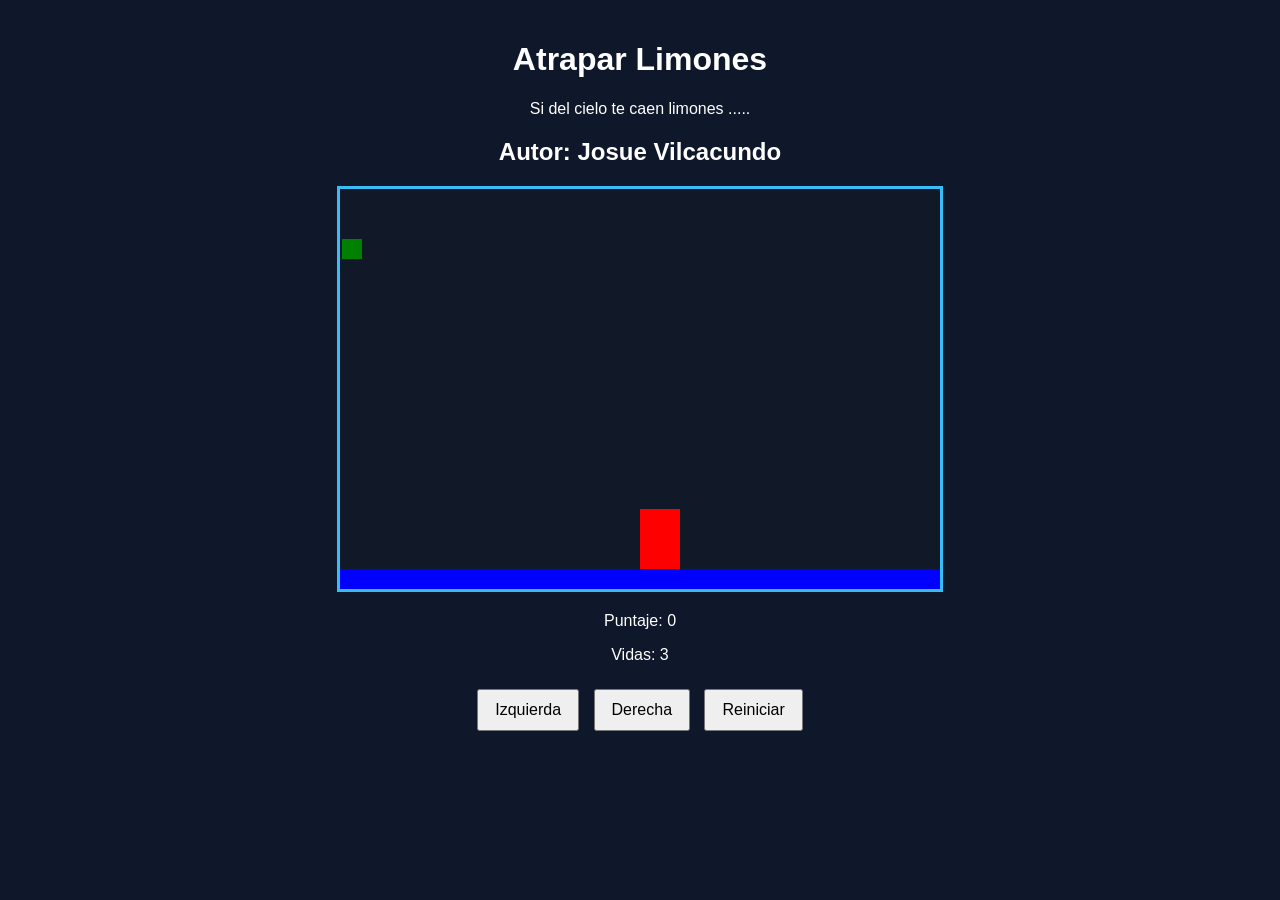
==== index.html @ e0e42844 "Renombrando HTML Principal" ====
<!DOCTYPE html>
<html>
<head>
  <title>Caza Estrellas</title>
  <link href="limones.css" rel="stylesheet"/>
  <script src="utils.js"></script>
</head>
<body onload="iniciar()">
  <div class="contenedor">
    <h1>Atrapar Limones</h1>
    <p>Si del cielo te caen limones ..... </p>
    <h2>Autor: Josue Vilcacundo</h2>
    <canvas id="areaJuego" width="600" height="400"></canvas>
    <div class="panel">
      <p>Puntaje: <span id="txtPuntaje">0</span></p>
      <p>Vidas: <span id="txtVidas">3</span></p>
    </div>
    <div class="botones">
      <button onclick="moverIzquierda()">Izquierda</button>
      <button onclick="moverDerecha()">Derecha</button>
      <button onclick="reiniciar()">Reiniciar</button>
    </div>
  </div>
  <script src="limones.js"></script>
</body>
</html>
---- limones.css ----
body {
  font-family: Arial, sans-serif;
  background-color: #0f172a;
  color: white;
  text-align: center;
  margin: 0;
  padding: 20px;
}

.contenedor {
  max-width: 800px;
  margin: 0 auto;
}

canvas {
  background-color: #111827;
  border: 3px solid #38bdf8;
  display: block;
  margin: 20px auto;
}

.panel {
  margin: 20px 0;
}

.botones button {
  margin: 5px;
  padding: 10px 16px;
  font-size: 16px;
  cursor: pointer;
}
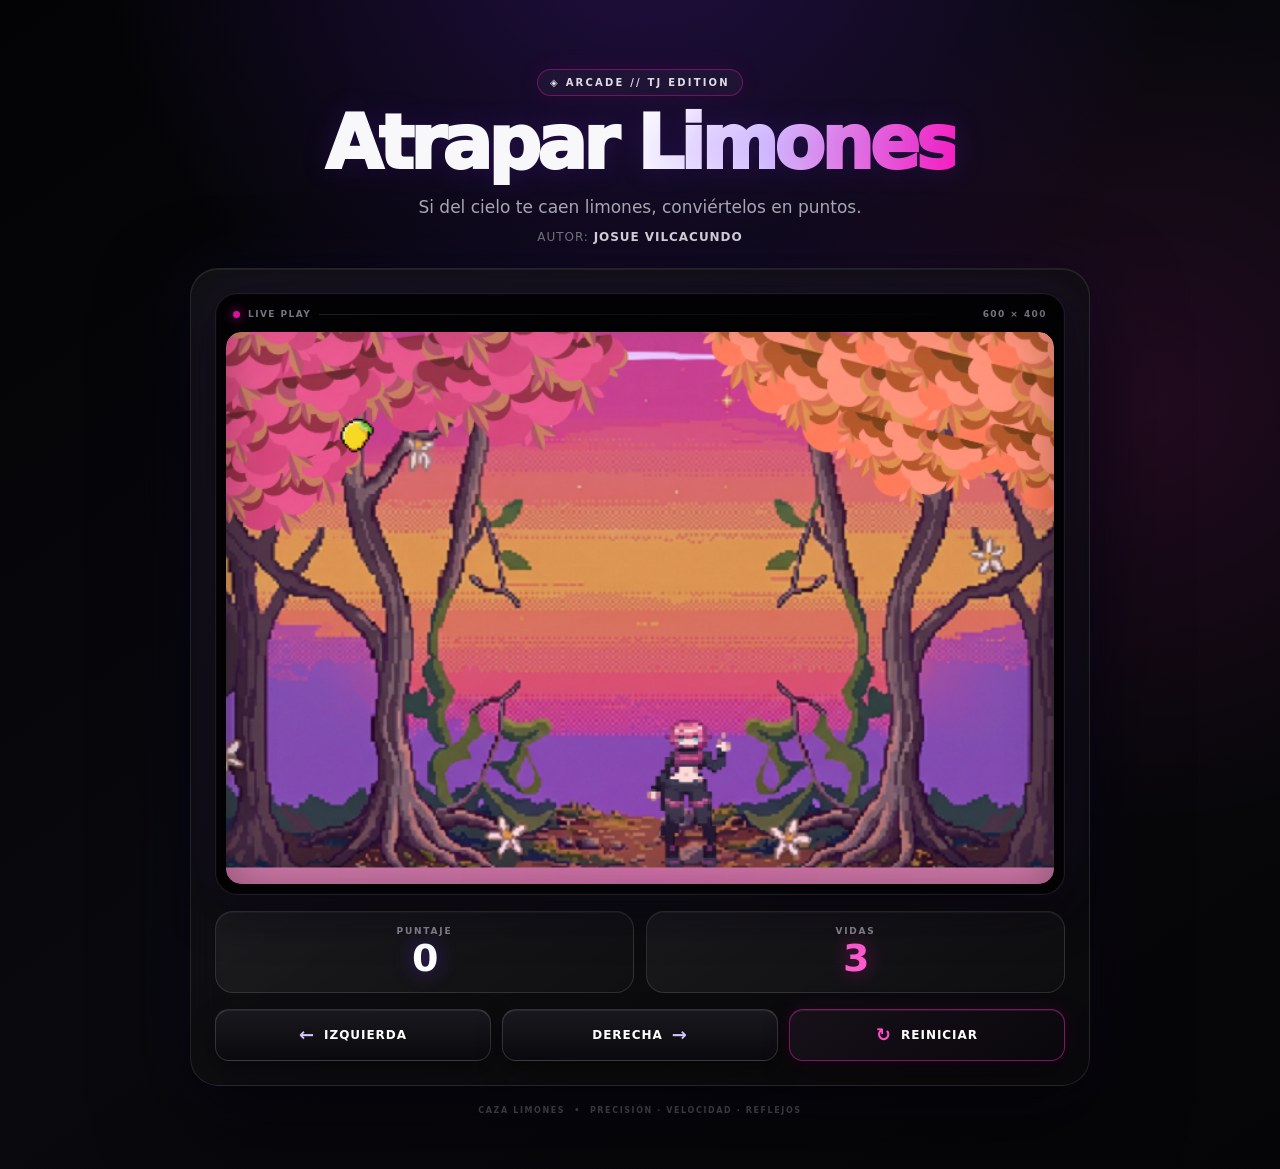
==== commit 4e2c2a52: "mejores Visuales con chatGPT" ====
--- a/index.html
+++ b/index.html
@@ -1,26 +1,64 @@
 <!DOCTYPE html>
-<html>
+<html lang="es">
 <head>
-  <title>Caza Estrellas</title>
+  <meta charset="UTF-8"/>
+  <meta name="viewport" content="width=device-width, initial-scale=1.0, viewport-fit=cover"/>
+  <meta name="theme-color" content="#07070b"/>
+  <title>Caza Estrellas · Atrapar Limones</title>
   <link href="limones.css" rel="stylesheet"/>
   <script src="utils.js"></script>
 </head>
 <body onload="iniciar()">
-  <div class="contenedor">
-    <h1>Atrapar Limones</h1>
-    <p>Si del cielo te caen limones ..... </p>
-    <h2>Autor: Josue Vilcacundo</h2>
-    <canvas id="areaJuego" width="600" height="400"></canvas>
-    <div class="panel">
-      <p>Puntaje: <span id="txtPuntaje">0</span></p>
-      <p>Vidas: <span id="txtVidas">3</span></p>
-    </div>
-    <div class="botones">
-      <button onclick="moverIzquierda()">Izquierda</button>
-      <button onclick="moverDerecha()">Derecha</button>
-      <button onclick="reiniciar()">Reiniciar</button>
-    </div>
-  </div>
+  <main class="contenedor">
+    <header class="hero">
+      <div class="hero__eyebrow">◈ ARCADE // TJ EDITION</div>
+      <h1>Atrapar <span>Limones</span></h1>
+      <p class="hero__sub">Si del cielo te caen limones, conviértelos en puntos.</p>
+      <div class="hero__author">Autor: <strong>Josue Vilcacundo</strong></div>
+    </header>
+
+    <section class="game-shell" aria-label="Zona de juego">
+      <div class="game-frame">
+        <div class="game-frame__top">
+          <span class="status-dot"></span>
+          <span>LIVE PLAY</span>
+          <span class="game-frame__line"></span>
+          <span>600 × 400</span>
+        </div>
+        <div class="canvas-wrap">
+          <canvas id="areaJuego" width="600" height="400"></canvas>
+          <div class="canvas-glow" aria-hidden="true"></div>
+        </div>
+      </div>
+
+      <div class="panel" aria-label="Marcador">
+        <div class="stat">
+          <span class="stat__label">PUNTAJE</span>
+          <strong id="txtPuntaje">0</strong>
+        </div>
+        <div class="stat stat--lives">
+          <span class="stat__label">VIDAS</span>
+          <strong id="txtVidas">3</strong>
+        </div>
+      </div>
+
+      <div class="botones" aria-label="Controles del juego">
+        <button type="button" onclick="moverIzquierda()" aria-label="Mover a la izquierda">
+          <span class="button-icon">←</span><span>Izquierda</span>
+        </button>
+        <button type="button" onclick="moverDerecha()" aria-label="Mover a la derecha">
+          <span>Derecha</span><span class="button-icon">→</span>
+        </button>
+        <button type="button" class="button--accent" onclick="reiniciar()" aria-label="Reiniciar juego">
+          <span class="button-icon">↻</span><span>Reiniciar</span>
+        </button>
+      </div>
+    </section>
+
+    <footer class="footer">
+      <span>CAZA LIMONES</span><span>•</span><span>PRECISIÓN · VELOCIDAD · REFLEJOS</span>
+    </footer>
+  </main>
   <script src="limones.js"></script>
 </body>
-</html>+</html>
--- a/limones.css
+++ b/limones.css
@@ -1,31 +1,391 @@
+:root {
+  --black: #050507;
+  --white: #f8f8fb;
+  --muted: #a9a7b2;
+  --violet: #7b2cff;
+  --magenta: #ff1bbd;
+  --line: rgba(255,255,255,.12);
+  --shadow: rgba(0,0,0,.58);
+  --radius-xl: 28px;
+  --radius-lg: 18px;
+  --ease: cubic-bezier(.2,.8,.2,1);
+}
+
+* { box-sizing: border-box; }
+
+html {
+  min-width: 320px;
+  background: var(--black);
+}
+
 body {
-  font-family: Arial, sans-serif;
-  background-color: #0f172a;
-  color: white;
+  min-height: 100vh;
+  margin: 0;
+  padding: clamp(18px,4vw,52px) 16px;
+  color: var(--white);
+  background:
+    radial-gradient(circle at 50% -10%, rgba(123,44,255,.24), transparent 38%),
+    radial-gradient(circle at 90% 35%, rgba(255,27,189,.10), transparent 30%),
+    linear-gradient(145deg,#030305 0%,#09090e 52%,#050507 100%);
+  font-family: Inter,ui-sans-serif,system-ui,-apple-system,BlinkMacSystemFont,"Segoe UI",sans-serif;
   text-align: center;
-  margin: 0;
-  padding: 20px;
+  overflow-x: hidden;
+}
+
+body::before {
+  content:"";
+  position:fixed;
+  inset:0;
+  pointer-events:none;
+  opacity:.18;
+  background-image:
+    linear-gradient(rgba(255,255,255,.025) 1px,transparent 1px),
+    linear-gradient(90deg,rgba(255,255,255,.025) 1px,transparent 1px);
+  background-size:34px 34px;
+  mask-image:linear-gradient(to bottom,black,transparent 90%);
 }
 
 .contenedor {
-  max-width: 800px;
-  margin: 0 auto;
+  width:min(100%,900px);
+  margin:0 auto;
+  position:relative;
+  z-index:1;
+}
+
+.hero { padding:clamp(8px,2vw,18px) 8px 24px; }
+
+.hero__eyebrow {
+  display:inline-flex;
+  align-items:center;
+  gap:8px;
+  margin-bottom:12px;
+  padding:7px 12px;
+  border:1px solid rgba(255,27,189,.35);
+  border-radius:999px;
+  color:#dedbe5;
+  background:rgba(255,255,255,.035);
+  box-shadow:0 0 24px rgba(255,27,189,.08);
+  font-size:10px;
+  font-weight:800;
+  letter-spacing:.22em;
+}
+
+h1 {
+  margin:0;
+  color:var(--white);
+  font-size:clamp(38px,8vw,74px);
+  line-height:.96;
+  letter-spacing:-.055em;
+  font-weight:950;
+  text-shadow:0 0 30px rgba(123,44,255,.16);
+}
+
+h1 span {
+  color:transparent;
+  background:linear-gradient(100deg,#fff 5%,#d8c7ff 42%,var(--magenta) 100%);
+  -webkit-background-clip:text;
+  background-clip:text;
+}
+
+.hero__sub {
+  max-width:620px;
+  margin:15px auto 9px;
+  color:var(--muted);
+  font-size:clamp(14px,2.2vw,17px);
+  line-height:1.55;
+}
+
+.hero__author {
+  color:#777582;
+  font-size:12px;
+  letter-spacing:.08em;
+  text-transform:uppercase;
+}
+
+.hero__author strong { color:#d9d6df; }
+
+.game-shell {
+  padding:clamp(14px,2.5vw,24px);
+  border:1px solid rgba(255,255,255,.10);
+  border-radius:var(--radius-xl);
+  background:
+    linear-gradient(145deg,rgba(255,255,255,.055),rgba(255,255,255,.018)),
+    rgba(4,4,7,.76);
+  box-shadow:
+    0 32px 90px var(--shadow),
+    0 0 70px rgba(123,44,255,.08),
+    inset 0 1px 0 rgba(255,255,255,.07);
+  backdrop-filter:blur(18px);
+}
+
+.game-frame {
+  position:relative;
+  padding:10px;
+  border:1px solid rgba(255,255,255,.10);
+  border-radius:22px;
+  background:#030305;
+  box-shadow:
+    0 16px 45px rgba(0,0,0,.55),
+    0 0 45px rgba(123,44,255,.12),
+    inset 0 0 0 1px rgba(123,44,255,.07);
+  overflow:hidden;
+}
+
+.game-frame::after {
+  content:"";
+  position:absolute;
+  inset:0;
+  pointer-events:none;
+  border-radius:inherit;
+  box-shadow:inset 0 0 55px rgba(0,0,0,.42);
+}
+
+.game-frame__top {
+  height:28px;
+  display:flex;
+  align-items:center;
+  gap:8px;
+  padding:0 7px 7px;
+  color:#85828d;
+  font-size:9px;
+  font-weight:800;
+  letter-spacing:.16em;
+  text-transform:uppercase;
+  text-align:left;
+}
+
+.status-dot {
+  width:7px;
+  height:7px;
+  flex:0 0 7px;
+  border-radius:50%;
+  background:var(--magenta);
+  box-shadow:0 0 12px var(--magenta);
+}
+
+.game-frame__line {
+  height:1px;
+  flex:1;
+  background:linear-gradient(90deg,rgba(255,255,255,.12),transparent);
+}
+
+.canvas-wrap {
+  position:relative;
+  width:100%;
+  overflow:hidden;
+  border-radius:15px;
+  background:#020203;
 }
 
 canvas {
-  background-color: #111827;
-  border: 3px solid #38bdf8;
-  display: block;
-  margin: 20px auto;
+  display:block;
+  width:100%;
+  height:auto;
+  aspect-ratio:3 / 2;
+  margin:0 auto;
+  border:0;
+  border-radius:15px;
+  background-image:url("fondoCanvas.png");
+  background-position:center;
+  background-size:cover;
+  background-repeat:no-repeat;
+  box-shadow:
+    0 0 0 1px rgba(255,255,255,.08),
+    0 0 30px rgba(123,44,255,.10);
+}
+
+.canvas-glow {
+  position:absolute;
+  inset:0;
+  pointer-events:none;
+  border-radius:15px;
+  background:
+    linear-gradient(180deg,rgba(255,255,255,.025),transparent 28%),
+    radial-gradient(circle at 50% 100%,rgba(255,27,189,.08),transparent 45%);
 }
 
 .panel {
-  margin: 20px 0;
+  display:grid;
+  grid-template-columns:repeat(2,minmax(0,1fr));
+  gap:12px;
+  margin:16px 0;
+}
+
+.stat {
+  min-height:82px;
+  display:flex;
+  align-items:center;
+  justify-content:center;
+  flex-direction:column;
+  gap:3px;
+  border:1px solid var(--line);
+  border-radius:var(--radius-lg);
+  background:linear-gradient(145deg,rgba(255,255,255,.055),rgba(255,255,255,.018));
+  box-shadow:inset 0 1px 0 rgba(255,255,255,.05);
+}
+
+.stat__label {
+  color:#8e8b97;
+  font-size:9px;
+  font-weight:900;
+  letter-spacing:.2em;
+}
+
+.stat strong {
+  color:#fff;
+  font-size:clamp(27px,5vw,38px);
+  line-height:1;
+  letter-spacing:-.04em;
+  text-shadow:0 0 20px rgba(123,44,255,.45);
+}
+
+.stat--lives strong {
+  color:#ff5bd0;
+  text-shadow:0 0 20px rgba(255,27,189,.42);
+}
+
+.botones {
+  display:grid;
+  grid-template-columns:repeat(3,1fr);
+  gap:11px;
 }
 
 .botones button {
-  margin: 5px;
-  padding: 10px 16px;
-  font-size: 16px;
-  cursor: pointer;
-}+  position:relative;
+  min-height:52px;
+  display:inline-flex;
+  align-items:center;
+  justify-content:center;
+  gap:9px;
+  padding:12px 15px;
+  border:1px solid rgba(255,255,255,.15);
+  border-radius:14px;
+  color:#fff;
+  background:linear-gradient(180deg,#18181e 0%,#0a0a0e 100%);
+  box-shadow:
+    0 10px 24px rgba(0,0,0,.42),
+    inset 0 1px 0 rgba(255,255,255,.08);
+  font:inherit;
+  font-size:12px;
+  font-weight:900;
+  letter-spacing:.08em;
+  text-transform:uppercase;
+  cursor:pointer;
+  overflow:hidden;
+  transition:
+    transform .2s var(--ease),
+    border-color .2s var(--ease),
+    box-shadow .2s var(--ease);
+  -webkit-tap-highlight-color:transparent;
+  touch-action:manipulation;
+}
+
+.botones button::before {
+  content:"";
+  position:absolute;
+  inset:0;
+  background:linear-gradient(110deg,transparent 25%,rgba(255,255,255,.13) 50%,transparent 75%);
+  transform:translateX(-130%);
+  transition:transform .55s var(--ease);
+}
+
+.botones button:hover {
+  transform:translateY(-3px);
+  border-color:rgba(157,77,255,.65);
+  box-shadow:
+    0 14px 30px rgba(0,0,0,.5),
+    0 0 24px rgba(123,44,255,.16),
+    inset 0 1px 0 rgba(255,255,255,.11);
+}
+
+.botones button:hover::before { transform:translateX(130%); }
+.botones button:active { transform:translateY(1px) scale(.985); }
+
+.botones button:focus-visible {
+  outline:2px solid #fff;
+  outline-offset:3px;
+}
+
+.button-icon {
+  font-size:18px;
+  line-height:1;
+  color:#d5c3ff;
+}
+
+.botones .button--accent {
+  border-color:rgba(255,27,189,.48);
+  background:linear-gradient(145deg,#171018 0%,#09070c 100%);
+  box-shadow:
+    0 10px 26px rgba(0,0,0,.45),
+    0 0 24px rgba(255,27,189,.09),
+    inset 0 1px 0 rgba(255,255,255,.08);
+}
+
+.botones .button--accent:hover {
+  border-color:rgba(255,27,189,.85);
+  box-shadow:
+    0 15px 32px rgba(0,0,0,.52),
+    0 0 30px rgba(255,27,189,.18),
+    inset 0 1px 0 rgba(255,255,255,.11);
+}
+
+.button--accent .button-icon { color:#ff4ccb; }
+
+.footer {
+  display:flex;
+  justify-content:center;
+  align-items:center;
+  gap:9px;
+  margin:20px 0 3px;
+  color:#56535f;
+  font-size:8px;
+  font-weight:800;
+  letter-spacing:.2em;
+}
+
+@media (max-width:700px) {
+  body { padding:18px 10px 28px; }
+  .game-shell { padding:11px; border-radius:21px; }
+  .game-frame { padding:7px; border-radius:17px; }
+  .game-frame__top { padding-inline:4px; }
+  canvas,.canvas-wrap { border-radius:12px; }
+}
+
+@media (max-width:520px) {
+  .hero { padding-bottom:17px; }
+  .hero__eyebrow { font-size:8px; letter-spacing:.15em; }
+  .hero__sub { font-size:13px; margin-top:11px; }
+  .hero__author { font-size:10px; }
+  .game-shell { padding:9px; }
+  .game-frame__top { height:25px; font-size:7px; letter-spacing:.12em; }
+  .panel { gap:8px; margin:11px 0; }
+  .stat { min-height:68px; border-radius:14px; }
+  .stat strong { font-size:27px; }
+  .botones { grid-template-columns:1fr 1fr; gap:8px; }
+  .botones button {
+    min-height:48px;
+    padding:10px 8px;
+    border-radius:12px;
+    font-size:10px;
+    letter-spacing:.06em;
+  }
+  .botones .button--accent { grid-column:1 / -1; }
+  .footer { font-size:7px; letter-spacing:.12em; }
+}
+
+@media (max-width:360px) {
+  body { padding-inline:7px; }
+  h1 { font-size:36px; }
+  .game-shell { padding:7px; }
+  .game-frame { padding:5px; }
+  .botones button { min-height:46px; }
+}
+
+@media (prefers-reduced-motion:reduce) {
+  *,
+  *::before,*::after {
+    transition-duration:.01ms !important;
+    animation-duration:.01ms !important;
+    animation-iteration-count:1 !important;
+  }
+}
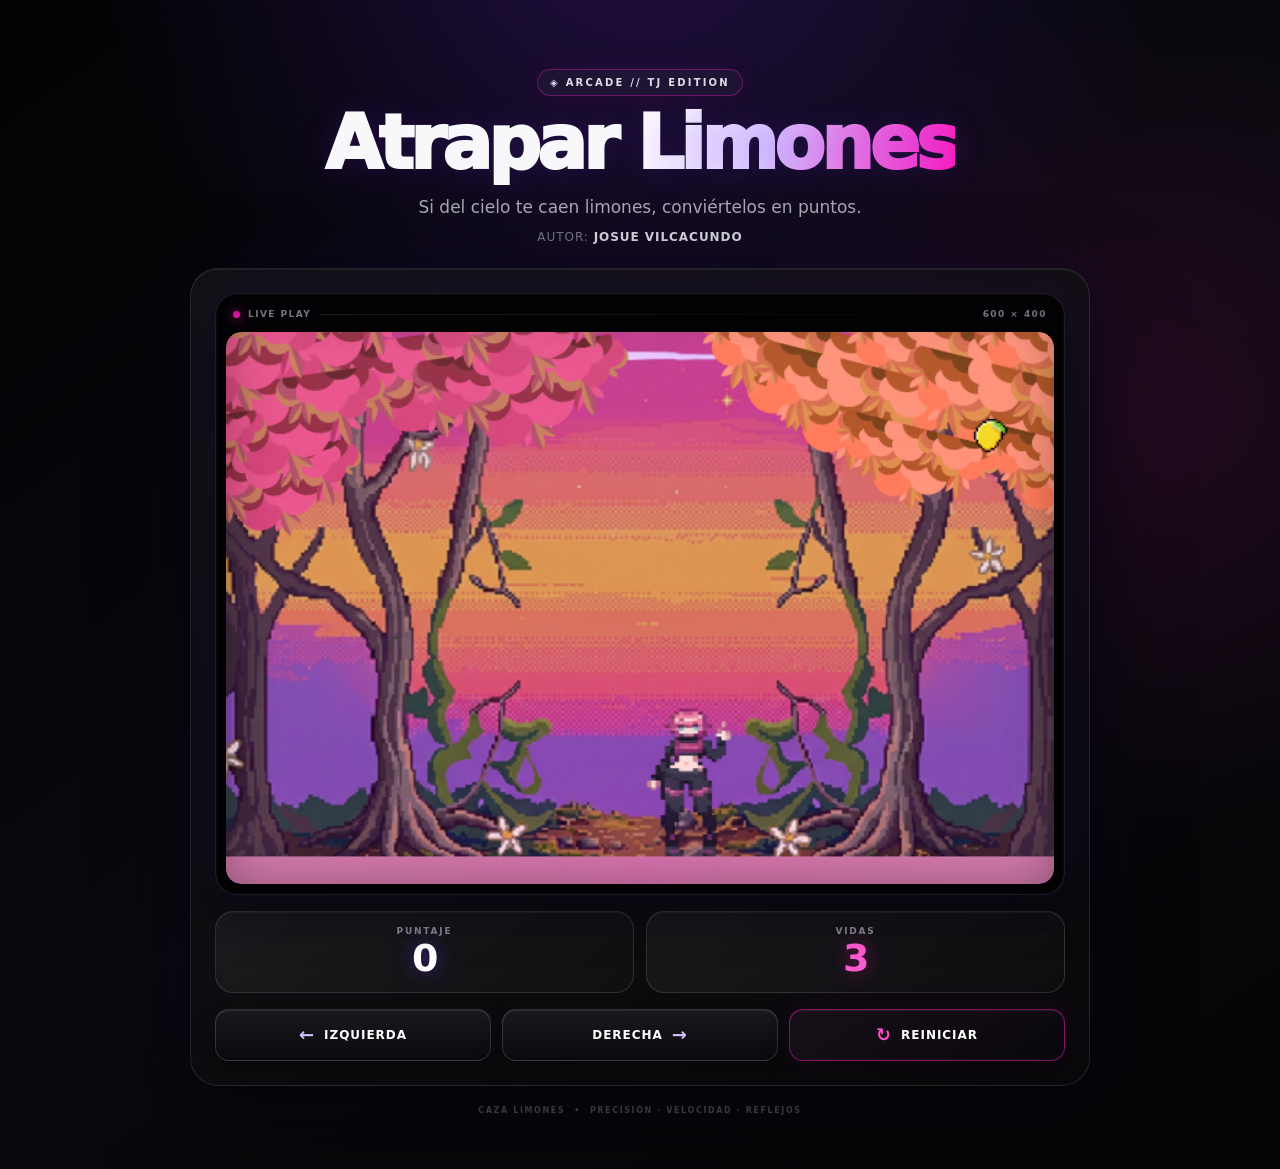
==== commit 0bd5378b: "mejores visuales + Funcionamiento total y correcto del juego" ====
--- a/index.html
+++ b/index.html
@@ -6,7 +6,6 @@
   <meta name="theme-color" content="#07070b"/>
   <title>Caza Estrellas · Atrapar Limones</title>
   <link href="limones.css" rel="stylesheet"/>
-  <script src="utils.js"></script>
 </head>
 <body onload="iniciar()">
   <main class="contenedor">
@@ -60,5 +59,6 @@
     </footer>
   </main>
   <script src="limones.js"></script>
+  <script src="utils.js"></script>
 </body>
 </html>
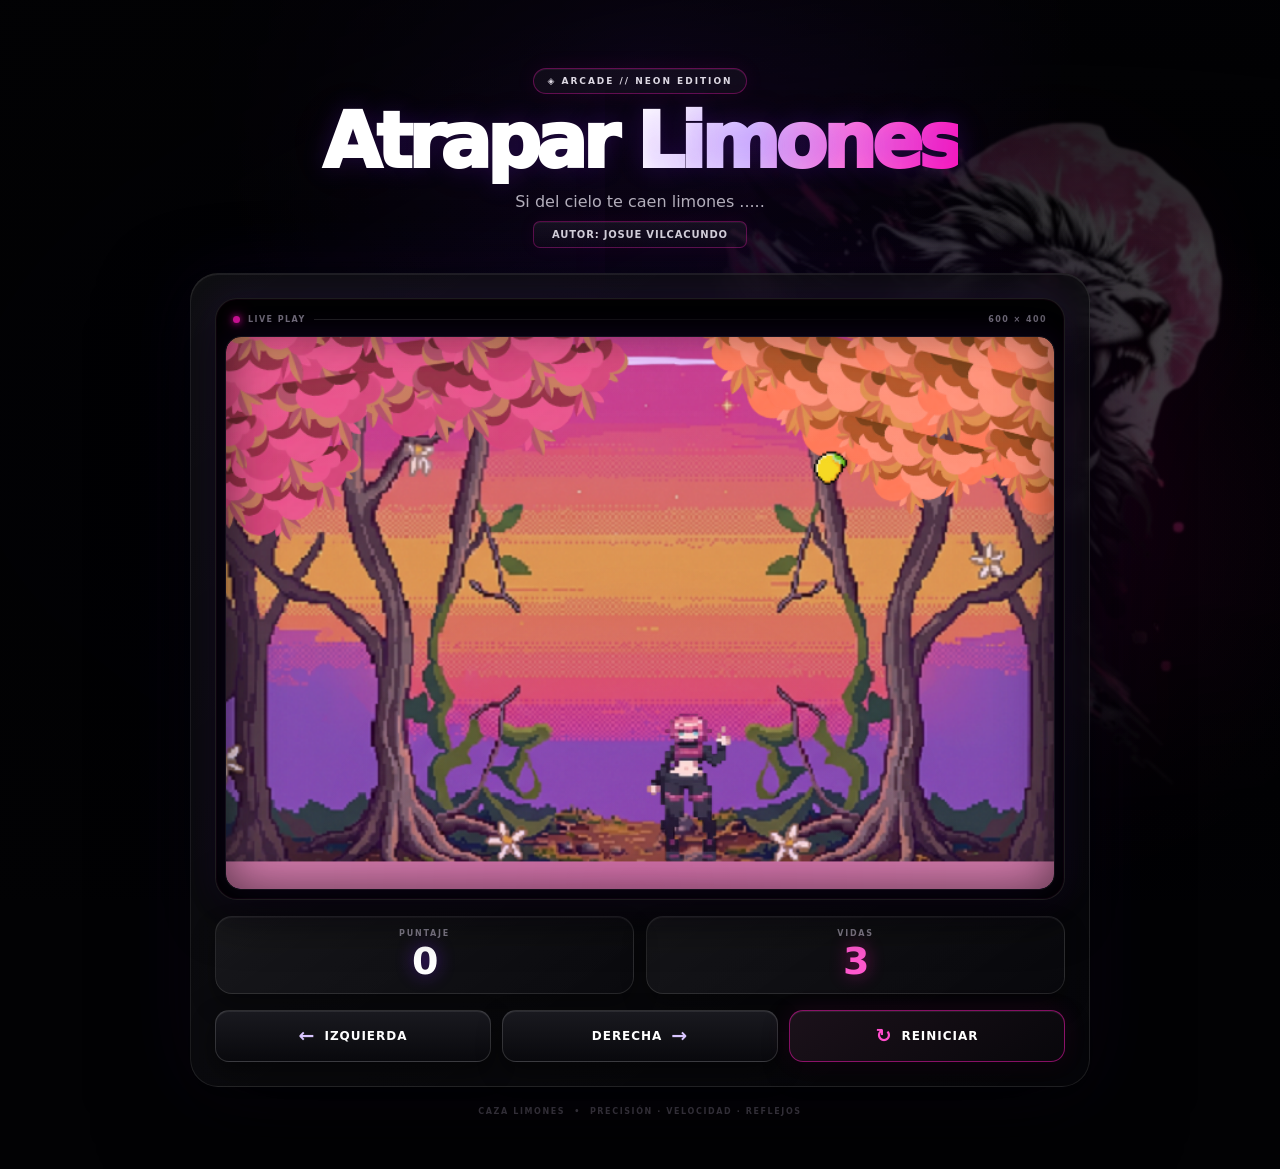
==== commit 7cb56b0c: "Logo, en background" ====
--- a/index.html
+++ b/index.html
@@ -1,22 +1,23 @@
 <!DOCTYPE html>
 <html lang="es">
 <head>
-  <meta charset="UTF-8"/>
-  <meta name="viewport" content="width=device-width, initial-scale=1.0, viewport-fit=cover"/>
-  <meta name="theme-color" content="#07070b"/>
+  <meta charset="UTF-8">
+  <meta name="viewport" content="width=device-width, initial-scale=1.0, viewport-fit=cover">
+  <meta name="theme-color" content="#030305">
   <title>Caza Estrellas · Atrapar Limones</title>
-  <link href="limones.css" rel="stylesheet"/>
+  <link href="limones.css" rel="stylesheet">
+  <script src="utils.js"></script>
 </head>
 <body onload="iniciar()">
-  <main class="contenedor">
+  <div class="contenedor">
     <header class="hero">
-      <div class="hero__eyebrow">◈ ARCADE // TJ EDITION</div>
+      <div class="hero__eyebrow">◈ ARCADE // NEON EDITION</div>
       <h1>Atrapar <span>Limones</span></h1>
-      <p class="hero__sub">Si del cielo te caen limones, conviértelos en puntos.</p>
-      <div class="hero__author">Autor: <strong>Josue Vilcacundo</strong></div>
+      <p class="hero__sub">Si del cielo te caen limones .....</p>
+      <h2>Autor: Josue Vilcacundo</h2>
     </header>
 
-    <section class="game-shell" aria-label="Zona de juego">
+    <section class="game-shell">
       <div class="game-frame">
         <div class="game-frame__top">
           <span class="status-dot"></span>
@@ -26,11 +27,11 @@
         </div>
         <div class="canvas-wrap">
           <canvas id="areaJuego" width="600" height="400"></canvas>
-          <div class="canvas-glow" aria-hidden="true"></div>
+          <div class="canvas-glow"></div>
         </div>
       </div>
 
-      <div class="panel" aria-label="Marcador">
+      <div class="panel">
         <div class="stat">
           <span class="stat__label">PUNTAJE</span>
           <strong id="txtPuntaje">0</strong>
@@ -41,14 +42,14 @@
         </div>
       </div>
 
-      <div class="botones" aria-label="Controles del juego">
-        <button type="button" onclick="moverIzquierda()" aria-label="Mover a la izquierda">
+      <div class="botones">
+        <button type="button" onclick="moverIzquierda()">
           <span class="button-icon">←</span><span>Izquierda</span>
         </button>
-        <button type="button" onclick="moverDerecha()" aria-label="Mover a la derecha">
+        <button type="button" onclick="moverDerecha()">
           <span>Derecha</span><span class="button-icon">→</span>
         </button>
-        <button type="button" class="button--accent" onclick="reiniciar()" aria-label="Reiniciar juego">
+        <button type="button" class="button--accent" onclick="reiniciar()">
           <span class="button-icon">↻</span><span>Reiniciar</span>
         </button>
       </div>
@@ -57,8 +58,7 @@
     <footer class="footer">
       <span>CAZA LIMONES</span><span>•</span><span>PRECISIÓN · VELOCIDAD · REFLEJOS</span>
     </footer>
-  </main>
+  </div>
   <script src="limones.js"></script>
-  <script src="utils.js"></script>
 </body>
 </html>
--- a/limones.css
+++ b/limones.css
@@ -1,391 +1,195 @@
-:root {
-  --black: #050507;
-  --white: #f8f8fb;
-  --muted: #a9a7b2;
-  --violet: #7b2cff;
-  --magenta: #ff1bbd;
-  --line: rgba(255,255,255,.12);
-  --shadow: rgba(0,0,0,.58);
-  --radius-xl: 28px;
-  --radius-lg: 18px;
-  --ease: cubic-bezier(.2,.8,.2,1);
+:root{
+  --black:#020204;--black-2:#08080d;--white:#fff;--muted:#96919e;
+  --purple:#7b22ff;--purple-hot:#a34cff;--magenta:#ff16b9;
+  --magenta-hot:#ff4dcb;--ease:cubic-bezier(.2,.8,.2,1);
+}
+*{box-sizing:border-box}
+html{min-width:320px;background:var(--black)}
+body{
+  min-height:100vh;margin:0;padding:clamp(18px,4vw,50px) 16px;
+  overflow-x:hidden;color:var(--white);text-align:center;
+  font-family:Inter,ui-sans-serif,system-ui,-apple-system,BlinkMacSystemFont,"Segoe UI",sans-serif;
+  background:
+    radial-gradient(circle at 50% 5%,rgba(123,34,255,.18),transparent 34%),
+    radial-gradient(circle at 80% 45%,rgba(255,22,185,.08),transparent 30%),#020204;
+  position:relative;
 }
 
-* { box-sizing: border-box; }
-
-html {
-  min-width: 320px;
-  background: var(--black);
+/* LEÓN ROSA: fondo global, elegante y deliberadamente sutil */
+body::before{
+  content:"";position:fixed;z-index:0;
+  width:min(720px,72vw);height:min(720px,72vw);
+  right:-45px;top:50%;transform:translateY(-50%);
+  background-image:
+    linear-gradient(90deg,rgba(2,2,4,.72) 0%,rgba(2,2,4,.15) 45%,rgba(2,2,4,0) 100%),
+    url("leon.png");
+  background-repeat:no-repeat;background-position:center;background-size:contain;
+  opacity:.25;
+  filter:saturate(.9) contrast(1.08) drop-shadow(0 0 35px rgba(255,22,185,.10));
+  pointer-events:none;user-select:none;
+}
+body::after{
+  content:"";position:fixed;z-index:0;inset:0;pointer-events:none;
+  background:radial-gradient(ellipse at 82% 48%,transparent 0%,rgba(2,2,4,.10) 28%,rgba(2,2,4,.78) 72%,#020204 100%);
+  opacity:.96;
+}
+.contenedor{
+  width:min(100%,900px);margin:0 auto;position:relative;z-index:2;
+}
+.contenedor::before{
+  content:"";position:fixed;z-index:-1;inset:0;pointer-events:none;opacity:.12;
+  background-image:linear-gradient(rgba(255,255,255,.025) 1px,transparent 1px),linear-gradient(90deg,rgba(255,255,255,.025) 1px,transparent 1px);
+  background-size:34px 34px;
+  mask-image:linear-gradient(to bottom,black,transparent 92%);
 }
 
-body {
-  min-height: 100vh;
-  margin: 0;
-  padding: clamp(18px,4vw,52px) 16px;
-  color: var(--white);
-  background:
-    radial-gradient(circle at 50% -10%, rgba(123,44,255,.24), transparent 38%),
-    radial-gradient(circle at 90% 35%, rgba(255,27,189,.10), transparent 30%),
-    linear-gradient(145deg,#030305 0%,#09090e 52%,#050507 100%);
-  font-family: Inter,ui-sans-serif,system-ui,-apple-system,BlinkMacSystemFont,"Segoe UI",sans-serif;
-  text-align: center;
-  overflow-x: hidden;
+/* CABECERA */
+.hero{padding:clamp(8px,2vw,18px) 8px 25px}
+.hero__eyebrow{
+  display:inline-flex;align-items:center;gap:8px;margin-bottom:13px;padding:7px 13px;
+  border:1px solid rgba(255,22,185,.34);border-radius:999px;color:#ded9e4;
+  background:rgba(255,255,255,.035);box-shadow:0 0 22px rgba(255,22,185,.07),inset 0 1px 0 rgba(255,255,255,.06);
+  font-size:9px;font-weight:900;letter-spacing:.22em;
+}
+h1{
+  margin:0;color:#fff;font-size:clamp(42px,8vw,76px);line-height:.92;
+  letter-spacing:-.065em;font-weight:950;
+  text-shadow:0 0 24px rgba(123,34,255,.20),0 0 70px rgba(255,22,185,.05);
+}
+h1 span{
+  color:transparent;background:linear-gradient(100deg,#fff 5%,#d8c5ff 36%,#ff7ddd 65%,#ff16b9 100%);
+  -webkit-background-clip:text;background-clip:text;
+}
+.hero__sub{margin:15px auto 10px;color:#b3aebb;font-size:clamp(13px,2vw,16px)}
+h2{
+  display:inline-block;margin:0;padding:7px 18px;color:#d9d5df;
+  border:1px solid rgba(255,22,185,.32);border-radius:7px;
+  background:linear-gradient(180deg,rgba(255,255,255,.055),rgba(255,255,255,.015));
+  box-shadow:0 0 18px rgba(255,22,185,.06),inset 0 1px 0 rgba(255,255,255,.05);
+  font-size:10px;font-weight:800;letter-spacing:.08em;text-transform:uppercase;
 }
 
-body::before {
-  content:"";
-  position:fixed;
-  inset:0;
-  pointer-events:none;
-  opacity:.18;
-  background-image:
-    linear-gradient(rgba(255,255,255,.025) 1px,transparent 1px),
-    linear-gradient(90deg,rgba(255,255,255,.025) 1px,transparent 1px);
-  background-size:34px 34px;
-  mask-image:linear-gradient(to bottom,black,transparent 90%);
+/* JUEGO */
+.game-shell{
+  position:relative;padding:clamp(13px,2.5vw,24px);
+  border:1px solid rgba(255,255,255,.09);border-radius:28px;
+  background:linear-gradient(145deg,rgba(255,255,255,.055),rgba(255,255,255,.012)),rgba(3,3,7,.73);
+  box-shadow:0 35px 90px rgba(0,0,0,.72),0 0 80px rgba(123,34,255,.08),inset 0 1px 0 rgba(255,255,255,.07);
+  backdrop-filter:blur(13px);-webkit-backdrop-filter:blur(13px);
+}
+.game-frame{
+  position:relative;padding:10px;border:1px solid rgba(255,255,255,.10);border-radius:22px;
+  background:#020203;box-shadow:0 18px 45px rgba(0,0,0,.60),0 0 35px rgba(123,34,255,.12),inset 0 0 0 1px rgba(255,22,185,.055);
+  overflow:hidden;
+}
+.game-frame::before{
+  content:"";position:absolute;z-index:3;inset:0;pointer-events:none;border-radius:inherit;
+  box-shadow:inset 0 0 65px rgba(0,0,0,.48);
+}
+.game-frame__top{
+  height:28px;display:flex;align-items:center;gap:8px;padding:0 7px 7px;
+  color:#7e7987;font-size:8px;font-weight:900;letter-spacing:.18em;text-transform:uppercase;text-align:left;
+}
+.status-dot{
+  width:7px;height:7px;flex:0 0 7px;border-radius:50%;background:var(--magenta);
+  box-shadow:0 0 7px var(--magenta),0 0 16px rgba(255,22,185,.75);
+}
+.game-frame__line{height:1px;flex:1;background:linear-gradient(90deg,rgba(255,255,255,.13),transparent)}
+.canvas-wrap{
+  position:relative;width:100%;overflow:hidden;border-radius:15px;background:#010102;
+  box-shadow:0 0 0 1px rgba(255,255,255,.07),0 0 35px rgba(123,34,255,.12);
+}
+canvas{
+  display:block;width:100%;height:auto;aspect-ratio:3/2;margin:0 auto;border:0;border-radius:15px;
+  background-image:url("fondoCanvas.png");background-position:center;background-size:cover;background-repeat:no-repeat;
+}
+.canvas-glow{
+  position:absolute;inset:0;pointer-events:none;border-radius:15px;
+  background:linear-gradient(180deg,rgba(255,255,255,.025),transparent 25%),radial-gradient(circle at 50% 100%,rgba(255,22,185,.08),transparent 48%);
+  box-shadow:inset 0 0 35px rgba(0,0,0,.24);
 }
 
-.contenedor {
-  width:min(100%,900px);
-  margin:0 auto;
-  position:relative;
-  z-index:1;
+/* MARCADOR */
+.panel{display:grid;grid-template-columns:repeat(2,minmax(0,1fr));gap:12px;margin:16px 0}
+.stat{
+  min-height:78px;display:flex;align-items:center;justify-content:center;flex-direction:column;gap:4px;
+  border:1px solid rgba(255,255,255,.11);border-radius:17px;
+  background:linear-gradient(145deg,rgba(255,255,255,.055),rgba(255,255,255,.012));
+  box-shadow:0 12px 25px rgba(0,0,0,.28),inset 0 1px 0 rgba(255,255,255,.06);
 }
+.stat__label{color:#85808e;font-size:8px;font-weight:900;letter-spacing:.22em}
+.stat strong{color:#fff;font-size:clamp(28px,5vw,38px);line-height:1;letter-spacing:-.04em;text-shadow:0 0 18px rgba(123,34,255,.48)}
+.stat--lives strong{color:#ff58ce;text-shadow:0 0 18px rgba(255,22,185,.46)}
 
-.hero { padding:clamp(8px,2vw,18px) 8px 24px; }
+/* BOTONES PRO */
+.botones{display:grid;grid-template-columns:repeat(3,1fr);gap:11px}
+.botones button{
+  position:relative;min-height:52px;display:inline-flex;align-items:center;justify-content:center;gap:9px;
+  padding:12px 15px;border:1px solid rgba(255,255,255,.15);border-radius:14px;color:#fff;
+  background:linear-gradient(180deg,#19191f 0%,#09090d 100%);
+  box-shadow:0 10px 25px rgba(0,0,0,.45),inset 0 1px 0 rgba(255,255,255,.08);
+  font:inherit;font-size:12px;font-weight:900;letter-spacing:.08em;text-transform:uppercase;
+  cursor:pointer;overflow:hidden;transition:transform .2s var(--ease),border-color .2s var(--ease),box-shadow .2s var(--ease);
+  -webkit-tap-highlight-color:transparent;touch-action:manipulation;
+}
+.botones button::before{
+  content:"";position:absolute;inset:0;
+  background:linear-gradient(110deg,transparent 25%,rgba(255,255,255,.13) 50%,transparent 75%);
+  transform:translateX(-130%);transition:transform .55s var(--ease);
+}
+.botones button:hover{
+  transform:translateY(-3px);border-color:rgba(163,76,255,.72);
+  box-shadow:0 15px 32px rgba(0,0,0,.55),0 0 25px rgba(123,34,255,.18),inset 0 1px 0 rgba(255,255,255,.11);
+}
+.botones button:hover::before{transform:translateX(130%)}
+.botones button:active{transform:translateY(1px) scale(.985)}
+.botones button:focus-visible{outline:2px solid #fff;outline-offset:3px}
+.button-icon{color:#d9c6ff;font-size:19px;line-height:1}
+.botones .button--accent{
+  border-color:rgba(255,22,185,.50);background:linear-gradient(145deg,#1b111a 0%,#08070b 100%);
+  box-shadow:0 10px 26px rgba(0,0,0,.46),0 0 25px rgba(255,22,185,.09),inset 0 1px 0 rgba(255,255,255,.08);
+}
+.botones .button--accent:hover{
+  border-color:rgba(255,22,185,.90);
+  box-shadow:0 15px 34px rgba(0,0,0,.55),0 0 32px rgba(255,22,185,.20),inset 0 1px 0 rgba(255,255,255,.11);
+}
+.button--accent .button-icon{color:var(--magenta-hot)}
+.footer{display:flex;justify-content:center;align-items:center;gap:9px;margin:20px 0 3px;color:#55515d;font-size:8px;font-weight:800;letter-spacing:.20em}
 
-.hero__eyebrow {
-  display:inline-flex;
-  align-items:center;
-  gap:8px;
-  margin-bottom:12px;
-  padding:7px 12px;
-  border:1px solid rgba(255,27,189,.35);
-  border-radius:999px;
-  color:#dedbe5;
-  background:rgba(255,255,255,.035);
-  box-shadow:0 0 24px rgba(255,27,189,.08);
-  font-size:10px;
-  font-weight:800;
-  letter-spacing:.22em;
+/* RESPONSIVE */
+@media (max-width:700px){
+  body{padding:18px 10px 28px}
+  body::before{width:580px;height:580px;right:-180px;top:42%;opacity:.18}
+  .game-shell{padding:11px;border-radius:21px}
+  .game-frame{padding:7px;border-radius:17px}
+  .game-frame__top{padding-inline:4px}
+  canvas,.canvas-wrap{border-radius:12px}
 }
-
-h1 {
-  margin:0;
-  color:var(--white);
-  font-size:clamp(38px,8vw,74px);
-  line-height:.96;
-  letter-spacing:-.055em;
-  font-weight:950;
-  text-shadow:0 0 30px rgba(123,44,255,.16);
+@media (max-width:520px){
+  body{padding:13px 8px 24px}
+  body::before{width:460px;height:460px;right:50%;top:28%;transform:translate(50%,-50%);opacity:.10}
+  .hero{padding-bottom:17px}
+  .hero__eyebrow{font-size:7px;letter-spacing:.13em}
+  h1{font-size:clamp(38px,12vw,52px)}
+  .hero__sub{margin-top:11px;font-size:12px}
+  h2{font-size:8px;padding:6px 13px}
+  .game-shell{padding:9px;border-radius:19px}
+  .game-frame{padding:6px}
+  .game-frame__top{height:24px;font-size:7px;letter-spacing:.11em}
+  .panel{gap:8px;margin:11px 0}
+  .stat{min-height:68px;border-radius:14px}
+  .stat strong{font-size:27px}
+  .botones{grid-template-columns:1fr 1fr;gap:8px}
+  .botones button{min-height:48px;padding:10px 8px;border-radius:12px;font-size:10px;letter-spacing:.06em}
+  .botones .button--accent{grid-column:1/-1}
+  .footer{font-size:7px;letter-spacing:.10em}
 }
-
-h1 span {
-  color:transparent;
-  background:linear-gradient(100deg,#fff 5%,#d8c7ff 42%,var(--magenta) 100%);
-  -webkit-background-clip:text;
-  background-clip:text;
+@media (max-width:360px){
+  body{padding-inline:6px}
+  .game-shell{padding:7px}
+  .game-frame{padding:5px}
+  .botones button{min-height:46px}
 }
-
-.hero__sub {
-  max-width:620px;
-  margin:15px auto 9px;
-  color:var(--muted);
-  font-size:clamp(14px,2.2vw,17px);
-  line-height:1.55;
+@media (prefers-reduced-motion:reduce){
+  *,*::before,*::after{transition-duration:.01ms!important;animation-duration:.01ms!important;animation-iteration-count:1!important}
 }
-
-.hero__author {
-  color:#777582;
-  font-size:12px;
-  letter-spacing:.08em;
-  text-transform:uppercase;
-}
-
-.hero__author strong { color:#d9d6df; }
-
-.game-shell {
-  padding:clamp(14px,2.5vw,24px);
-  border:1px solid rgba(255,255,255,.10);
-  border-radius:var(--radius-xl);
-  background:
-    linear-gradient(145deg,rgba(255,255,255,.055),rgba(255,255,255,.018)),
-    rgba(4,4,7,.76);
-  box-shadow:
-    0 32px 90px var(--shadow),
-    0 0 70px rgba(123,44,255,.08),
-    inset 0 1px 0 rgba(255,255,255,.07);
-  backdrop-filter:blur(18px);
-}
-
-.game-frame {
-  position:relative;
-  padding:10px;
-  border:1px solid rgba(255,255,255,.10);
-  border-radius:22px;
-  background:#030305;
-  box-shadow:
-    0 16px 45px rgba(0,0,0,.55),
-    0 0 45px rgba(123,44,255,.12),
-    inset 0 0 0 1px rgba(123,44,255,.07);
-  overflow:hidden;
-}
-
-.game-frame::after {
-  content:"";
-  position:absolute;
-  inset:0;
-  pointer-events:none;
-  border-radius:inherit;
-  box-shadow:inset 0 0 55px rgba(0,0,0,.42);
-}
-
-.game-frame__top {
-  height:28px;
-  display:flex;
-  align-items:center;
-  gap:8px;
-  padding:0 7px 7px;
-  color:#85828d;
-  font-size:9px;
-  font-weight:800;
-  letter-spacing:.16em;
-  text-transform:uppercase;
-  text-align:left;
-}
-
-.status-dot {
-  width:7px;
-  height:7px;
-  flex:0 0 7px;
-  border-radius:50%;
-  background:var(--magenta);
-  box-shadow:0 0 12px var(--magenta);
-}
-
-.game-frame__line {
-  height:1px;
-  flex:1;
-  background:linear-gradient(90deg,rgba(255,255,255,.12),transparent);
-}
-
-.canvas-wrap {
-  position:relative;
-  width:100%;
-  overflow:hidden;
-  border-radius:15px;
-  background:#020203;
-}
-
-canvas {
-  display:block;
-  width:100%;
-  height:auto;
-  aspect-ratio:3 / 2;
-  margin:0 auto;
-  border:0;
-  border-radius:15px;
-  background-image:url("fondoCanvas.png");
-  background-position:center;
-  background-size:cover;
-  background-repeat:no-repeat;
-  box-shadow:
-    0 0 0 1px rgba(255,255,255,.08),
-    0 0 30px rgba(123,44,255,.10);
-}
-
-.canvas-glow {
-  position:absolute;
-  inset:0;
-  pointer-events:none;
-  border-radius:15px;
-  background:
-    linear-gradient(180deg,rgba(255,255,255,.025),transparent 28%),
-    radial-gradient(circle at 50% 100%,rgba(255,27,189,.08),transparent 45%);
-}
-
-.panel {
-  display:grid;
-  grid-template-columns:repeat(2,minmax(0,1fr));
-  gap:12px;
-  margin:16px 0;
-}
-
-.stat {
-  min-height:82px;
-  display:flex;
-  align-items:center;
-  justify-content:center;
-  flex-direction:column;
-  gap:3px;
-  border:1px solid var(--line);
-  border-radius:var(--radius-lg);
-  background:linear-gradient(145deg,rgba(255,255,255,.055),rgba(255,255,255,.018));
-  box-shadow:inset 0 1px 0 rgba(255,255,255,.05);
-}
-
-.stat__label {
-  color:#8e8b97;
-  font-size:9px;
-  font-weight:900;
-  letter-spacing:.2em;
-}
-
-.stat strong {
-  color:#fff;
-  font-size:clamp(27px,5vw,38px);
-  line-height:1;
-  letter-spacing:-.04em;
-  text-shadow:0 0 20px rgba(123,44,255,.45);
-}
-
-.stat--lives strong {
-  color:#ff5bd0;
-  text-shadow:0 0 20px rgba(255,27,189,.42);
-}
-
-.botones {
-  display:grid;
-  grid-template-columns:repeat(3,1fr);
-  gap:11px;
-}
-
-.botones button {
-  position:relative;
-  min-height:52px;
-  display:inline-flex;
-  align-items:center;
-  justify-content:center;
-  gap:9px;
-  padding:12px 15px;
-  border:1px solid rgba(255,255,255,.15);
-  border-radius:14px;
-  color:#fff;
-  background:linear-gradient(180deg,#18181e 0%,#0a0a0e 100%);
-  box-shadow:
-    0 10px 24px rgba(0,0,0,.42),
-    inset 0 1px 0 rgba(255,255,255,.08);
-  font:inherit;
-  font-size:12px;
-  font-weight:900;
-  letter-spacing:.08em;
-  text-transform:uppercase;
-  cursor:pointer;
-  overflow:hidden;
-  transition:
-    transform .2s var(--ease),
-    border-color .2s var(--ease),
-    box-shadow .2s var(--ease);
-  -webkit-tap-highlight-color:transparent;
-  touch-action:manipulation;
-}
-
-.botones button::before {
-  content:"";
-  position:absolute;
-  inset:0;
-  background:linear-gradient(110deg,transparent 25%,rgba(255,255,255,.13) 50%,transparent 75%);
-  transform:translateX(-130%);
-  transition:transform .55s var(--ease);
-}
-
-.botones button:hover {
-  transform:translateY(-3px);
-  border-color:rgba(157,77,255,.65);
-  box-shadow:
-    0 14px 30px rgba(0,0,0,.5),
-    0 0 24px rgba(123,44,255,.16),
-    inset 0 1px 0 rgba(255,255,255,.11);
-}
-
-.botones button:hover::before { transform:translateX(130%); }
-.botones button:active { transform:translateY(1px) scale(.985); }
-
-.botones button:focus-visible {
-  outline:2px solid #fff;
-  outline-offset:3px;
-}
-
-.button-icon {
-  font-size:18px;
-  line-height:1;
-  color:#d5c3ff;
-}
-
-.botones .button--accent {
-  border-color:rgba(255,27,189,.48);
-  background:linear-gradient(145deg,#171018 0%,#09070c 100%);
-  box-shadow:
-    0 10px 26px rgba(0,0,0,.45),
-    0 0 24px rgba(255,27,189,.09),
-    inset 0 1px 0 rgba(255,255,255,.08);
-}
-
-.botones .button--accent:hover {
-  border-color:rgba(255,27,189,.85);
-  box-shadow:
-    0 15px 32px rgba(0,0,0,.52),
-    0 0 30px rgba(255,27,189,.18),
-    inset 0 1px 0 rgba(255,255,255,.11);
-}
-
-.button--accent .button-icon { color:#ff4ccb; }
-
-.footer {
-  display:flex;
-  justify-content:center;
-  align-items:center;
-  gap:9px;
-  margin:20px 0 3px;
-  color:#56535f;
-  font-size:8px;
-  font-weight:800;
-  letter-spacing:.2em;
-}
-
-@media (max-width:700px) {
-  body { padding:18px 10px 28px; }
-  .game-shell { padding:11px; border-radius:21px; }
-  .game-frame { padding:7px; border-radius:17px; }
-  .game-frame__top { padding-inline:4px; }
-  canvas,.canvas-wrap { border-radius:12px; }
-}
-
-@media (max-width:520px) {
-  .hero { padding-bottom:17px; }
-  .hero__eyebrow { font-size:8px; letter-spacing:.15em; }
-  .hero__sub { font-size:13px; margin-top:11px; }
-  .hero__author { font-size:10px; }
-  .game-shell { padding:9px; }
-  .game-frame__top { height:25px; font-size:7px; letter-spacing:.12em; }
-  .panel { gap:8px; margin:11px 0; }
-  .stat { min-height:68px; border-radius:14px; }
-  .stat strong { font-size:27px; }
-  .botones { grid-template-columns:1fr 1fr; gap:8px; }
-  .botones button {
-    min-height:48px;
-    padding:10px 8px;
-    border-radius:12px;
-    font-size:10px;
-    letter-spacing:.06em;
-  }
-  .botones .button--accent { grid-column:1 / -1; }
-  .footer { font-size:7px; letter-spacing:.12em; }
-}
-
-@media (max-width:360px) {
-  body { padding-inline:7px; }
-  h1 { font-size:36px; }
-  .game-shell { padding:7px; }
-  .game-frame { padding:5px; }
-  .botones button { min-height:46px; }
-}
-
-@media (prefers-reduced-motion:reduce) {
-  *,
-  *::before,*::after {
-    transition-duration:.01ms !important;
-    animation-duration:.01ms !important;
-    animation-iteration-count:1 !important;
-  }
-}
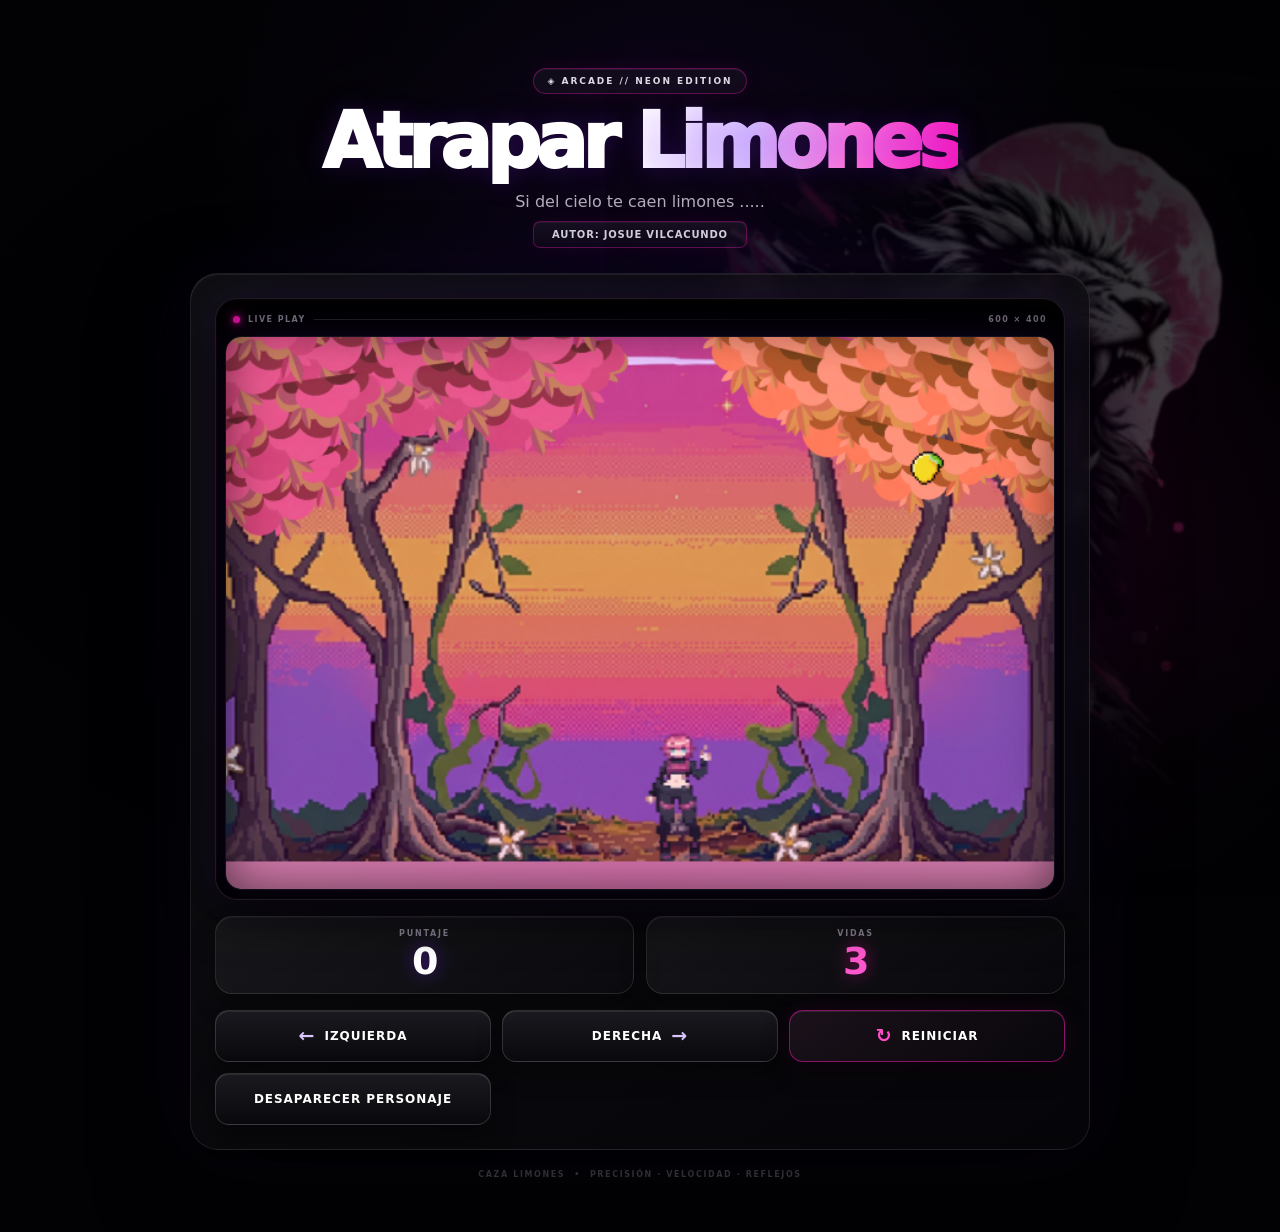
==== commit d1da67e2: "funcion desaparecerPersonaje" ====
--- a/index.html
+++ b/index.html
@@ -52,6 +52,7 @@
         <button type="button" class="button--accent" onclick="reiniciar()">
           <span class="button-icon">↻</span><span>Reiniciar</span>
         </button>
+        <button onclick="desaparecerPersonaje()">Desaparecer Personaje</button>
       </div>
     </section>
 
